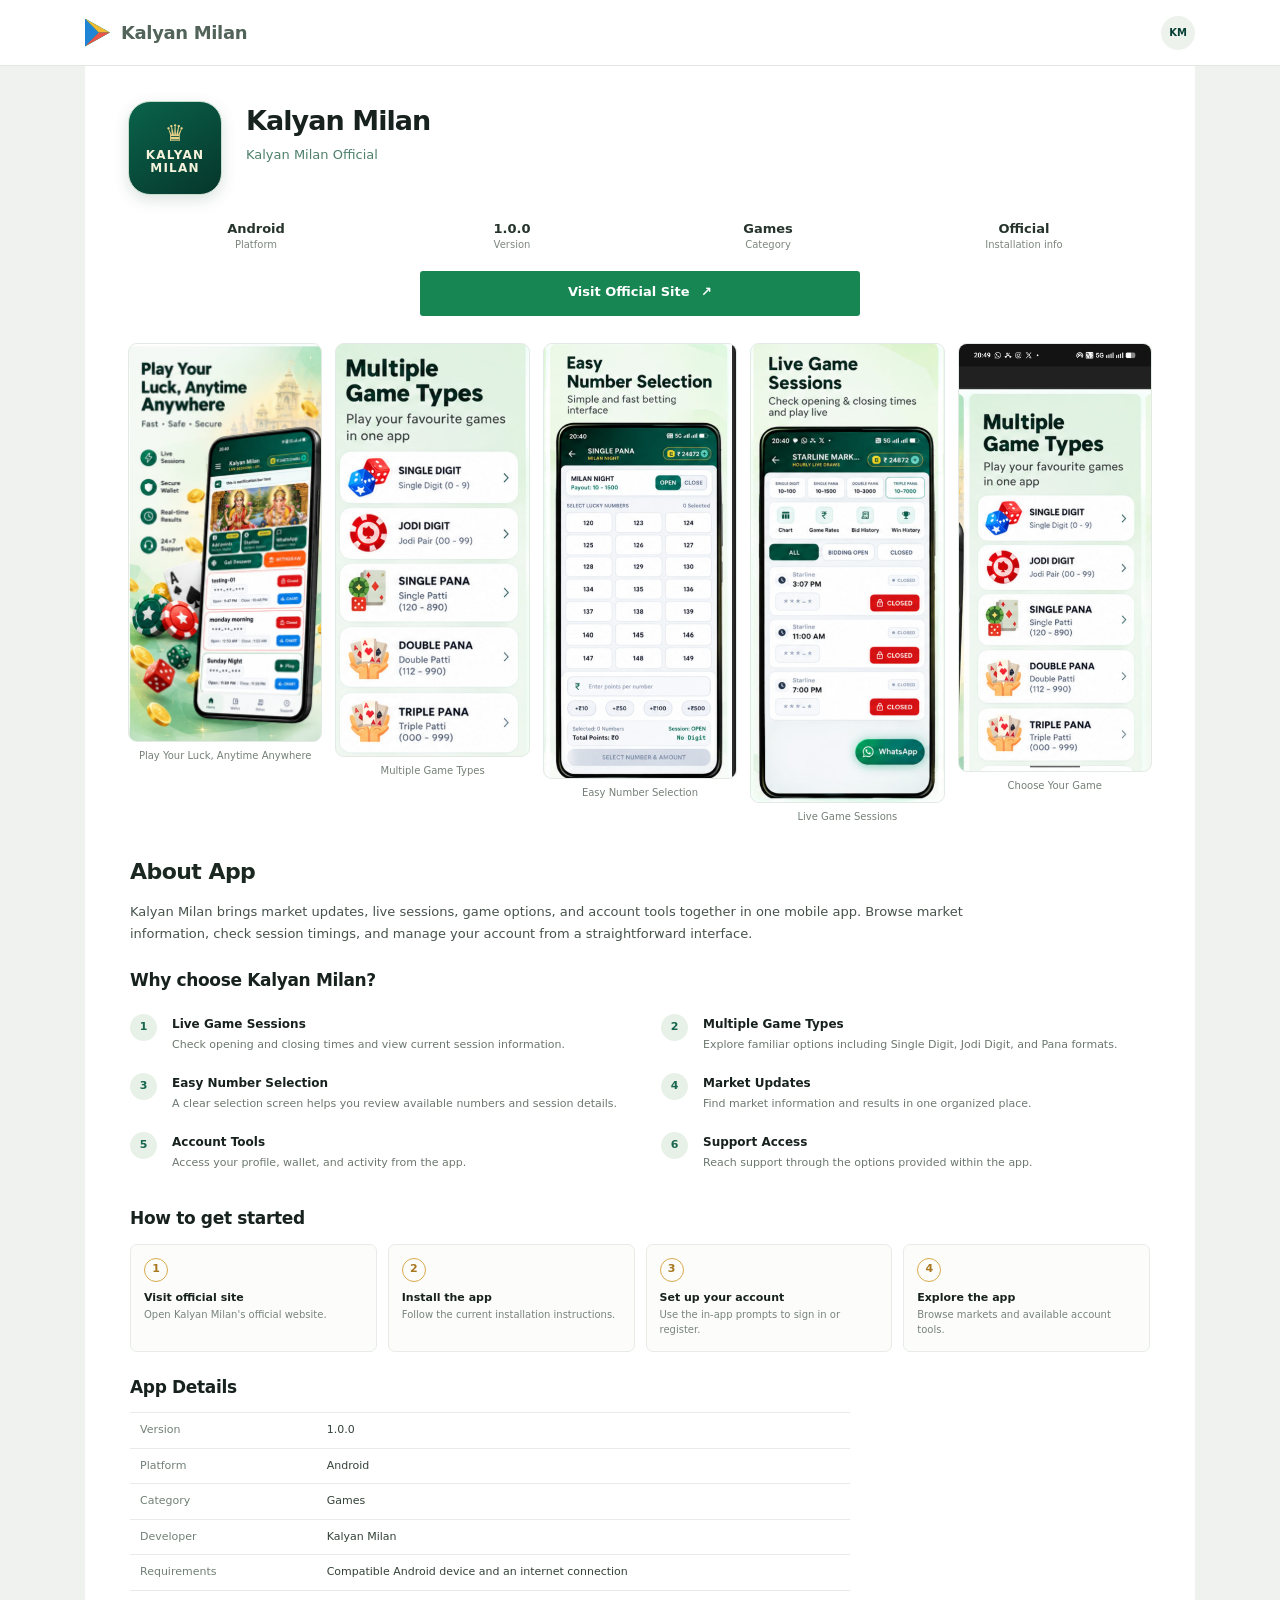
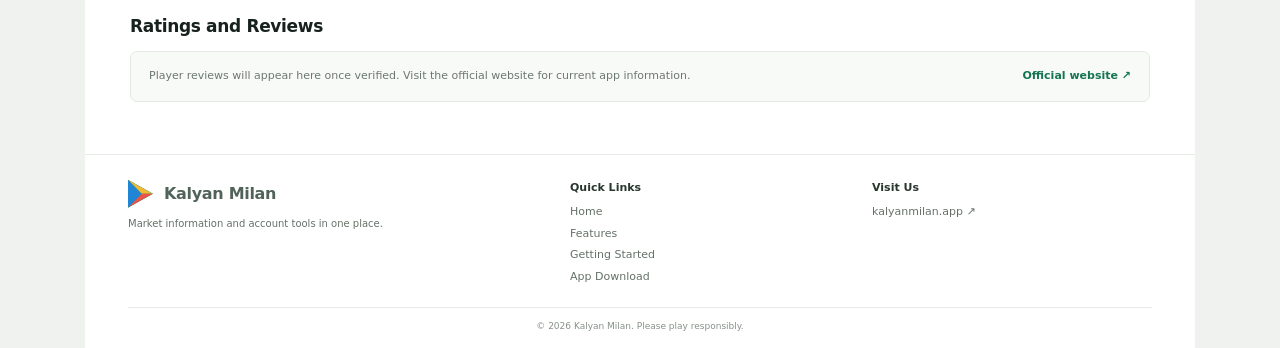
==== app-download.html @ eb57fa04 "download update" ====
<!doctype html>
<html lang="en">
<head>
  <meta charset="utf-8"><meta name="viewport" content="width=device-width, initial-scale=1"><meta name="theme-color" content="#ffffff">
  <meta name="theme-color" content="#073f35"><meta name="description" content="Explore Kalyan Milan app details, real app screenshots, features, and installation information.">
  <meta property="og:title" content="Kalyan Milan — App Download"><meta property="og:description" content="See Kalyan Milan app details, real screenshots, and installation information."><meta property="og:type" content="website">
  <title>Kalyan Milan — App Download</title><link rel="icon" href="favicon.svg" type="image/svg+xml"><link rel="stylesheet" href="styles.css">
</head>
<body class="play-listing">
  <header class="play-header"><a class="play-brand" href="index.html"><span class="play-triangle"><i></i><b></b><em></em></span><span>Kalyan Milan</span></a><a class="play-account" href="index.html" aria-label="Back to Kalyan Milan website">KM</a></header>
  <main class="play-main">
    <section class="listing-top">
      <div class="listing-app-icon"><span>♛</span><b>KALYAN<br>MILAN</b></div>
      <div class="listing-title"><h1>Kalyan Milan</h1><a href="#about">Kalyan Milan Official</a></div>
      <div class="listing-metrics" aria-label="App information"><div><strong>Android</strong><small>Platform</small></div><div><strong>1.0.0</strong><small>Version</small></div><div><strong>Games</strong><small>Category</small></div><div><strong>Official</strong><small>Installation info</small></div></div>
      <a class="listing-install" id="install" href="https://kalyanmilan.app" target="_blank" rel="noopener">Visit Official Site <span>↗</span></a>
    </section>
    <section class="screenshots" aria-label="Kalyan Milan app screenshots">
      <figure><img src="images/kalyan-milan-home.jpeg" alt="Kalyan Milan app home screen and market overview"><figcaption>Play Your Luck, Anytime Anywhere</figcaption></figure>
      <figure><img src="images/game-types.jpeg" alt="Kalyan Milan game types" loading="lazy"><figcaption>Multiple Game Types</figcaption></figure>
      <figure><img src="images/number-selection.jpeg" alt="Kalyan Milan number selection screen" loading="lazy"><figcaption>Easy Number Selection</figcaption></figure>
      <figure><img src="images/live-sessions.jpeg" alt="Kalyan Milan live game sessions" loading="lazy"><figcaption>Live Game Sessions</figcaption></figure>
      <figure><img src="images/game-types-screen.jpeg" alt="Kalyan Milan game selection screen" loading="lazy"><figcaption>Choose Your Game</figcaption></figure>
    </section>
    <section class="listing-about" id="about">
      <h2>About App</h2>
      <p>Kalyan Milan brings market updates, live sessions, game options, and account tools together in one mobile app. Browse market information, check session timings, and manage your account from a straightforward interface.</p>
      <h3>Why choose Kalyan Milan?</h3>
      <div class="listing-reasons">
        <article><span>1</span><div><h4>Live Game Sessions</h4><p>Check opening and closing times and view current session information.</p></div></article>
        <article><span>2</span><div><h4>Multiple Game Types</h4><p>Explore familiar options including Single Digit, Jodi Digit, and Pana formats.</p></div></article>
        <article><span>3</span><div><h4>Easy Number Selection</h4><p>A clear selection screen helps you review available numbers and session details.</p></div></article>
        <article><span>4</span><div><h4>Market Updates</h4><p>Find market information and results in one organized place.</p></div></article>
        <article><span>5</span><div><h4>Account Tools</h4><p>Access your profile, wallet, and activity from the app.</p></div></article>
        <article><span>6</span><div><h4>Support Access</h4><p>Reach support through the options provided within the app.</p></div></article>
      </div>
      <h3>How to get started</h3>
      <div class="listing-steps"><article><b>1</b><strong>Visit official site</strong><small>Open Kalyan Milan's official website.</small></article><article><b>2</b><strong>Install the app</strong><small>Follow the current installation instructions.</small></article><article><b>3</b><strong>Set up your account</strong><small>Use the in-app prompts to sign in or register.</small></article><article><b>4</b><strong>Explore the app</strong><small>Browse markets and available account tools.</small></article></div>
      <h3>App Details</h3>
      <dl class="app-details"><dt>Version</dt><dd>1.0.0</dd><dt>Platform</dt><dd>Android</dd><dt>Category</dt><dd>Games</dd><dt>Developer</dt><dd>Kalyan Milan</dd><dt>Requirements</dt><dd>Compatible Android device and an internet connection</dd></dl>
      <h3 class="rating-heading">Ratings and Reviews</h3>
      <div class="listing-review-note"><p>Player reviews will appear here once verified. Visit the official website for current app information.</p><a href="https://kalyanmilan.app" target="_blank" rel="noopener">Official website ↗</a></div>
    </section>
  </main>
  <footer class="listing-footer"><div class="listing-footer-brand"><a class="play-brand" href="index.html"><span class="play-triangle"><i></i><b></b><em></em></span><span>Kalyan Milan</span></a><p>Market information and account tools in one place.</p></div><div><b>Quick Links</b><a href="index.html">Home</a><a href="index.html#features">Features</a><a href="index.html#getting-started">Getting Started</a><a href="#install">App Download</a></div><div><b>Visit Us</b><a href="https://kalyanmilan.app" target="_blank" rel="noopener">kalyanmilan.app ↗</a></div><small>© 2026 Kalyan Milan. Please play responsibly.</small></footer>
  <script src="site.js"></script>
</body>
</html>
---- styles.css ----
:root{--forest:#073f35;--forest-2:#0b5948;--deep:#062e28;--mint:#dff2df;--paper:#f5f7f1;--lime:#d3ed83;--gold:#e5b95e;--ink:#11231f;--muted:#68746d;--line:#dfe5dc;--white:#fff;--sans:Inter,ui-sans-serif,system-ui,-apple-system,BlinkMacSystemFont,"Segoe UI",sans-serif;--serif:Georgia,"Times New Roman",serif}*{box-sizing:border-box}html{scroll-behavior:smooth;scroll-padding-top:90px}body{margin:0;font-family:var(--sans);color:var(--ink);font-size:15px;line-height:1.6;-webkit-font-smoothing:antialiased}img{display:block;max-width:100%}a{color:inherit;text-decoration:none}button{font:inherit}.skip-link{position:fixed;left:16px;top:-60px;z-index:30;background:#fff;padding:10px 14px;border-radius:7px;color:var(--forest)}.skip-link:focus{top:10px}.site-header{height:76px;position:absolute;z-index:10;inset:0 0 auto;display:flex;align-items:center;justify-content:space-between;max-width:1440px;margin:auto;padding:0 clamp(24px,6vw,92px);color:#f3f4e9}.brand-lockup{display:inline-flex;align-items:center;gap:11px}.brand-emblem{width:37px;height:37px;border:1px solid #b9d39a;border-radius:50%;display:grid;place-items:center;color:var(--lime);font-size:10px;font-weight:800;letter-spacing:-.04em}.brand-wordmark{font-size:12px;letter-spacing:.15em;font-weight:700;line-height:1.1}.brand-wordmark b{display:block;color:var(--lime);font-size:10px;letter-spacing:.28em;margin-top:4px}.nav{display:flex;align-items:center;gap:29px;font-size:12px;font-weight:550}.nav>a:not(.nav-download){color:#c6d5cd;transition:color .2s}.nav>a:hover,.nav>a.active{color:#fff}.nav-download{display:inline-flex;align-items:center;gap:15px;border:1px solid #668877;border-radius:2px;padding:11px 15px;color:#fff;transition:background .2s,border .2s}.nav-download:hover{background:#ffffff15;border-color:#a7c7ad}.nav-download span{color:var(--lime);font-size:17px;line-height:10px}.menu-toggle{display:none}.home-hero{min-height:730px;position:relative;overflow:hidden;background:radial-gradient(ellipse at 68% 57%,#0d5c49 0,#0a4b3e 25%,#073b33 59%,#062f2a 100%);color:#f7f7ef;padding:125px clamp(24px,7vw,106px) 78px}.hero-grid{position:relative;z-index:1;max-width:1260px;margin:auto;display:grid;grid-template-columns:minmax(0,1fr) minmax(340px,.73fr);gap:8vw;align-items:center}.hero-message{padding:35px 0 55px}.eyebrow,.section-kicker{font-size:10px;font-weight:700;letter-spacing:.17em}.eyebrow{color:#d7e9cf;display:flex;align-items:center;gap:10px}.eyebrow>span,.label-dot{width:7px;height:7px;background:var(--lime);border-radius:50%;box-shadow:0 0 0 4px #d3ed8321}.hero-message h1,.intro-grid h2,.preview-heading h2,.steps-heading h2,.closing-cta h2{font-weight:500;letter-spacing:-.055em;line-height:.98}.hero-message h1{font-size:clamp(62px,8vw,112px);margin:32px 0 20px}.hero-message h1 em,.intro-grid h2 em,.preview-heading h2 em,.steps-heading h2 em,.closing-cta h2 em{font-family:var(--serif);font-weight:400;letter-spacing:-.065em}.hero-message h1 em{color:var(--lime)}.hero-lede{max-width:470px;color:#d4e0d9;font-size:17px;line-height:1.75}.hero-ctas{display:flex;align-items:center;gap:24px;margin-top:32px}.button{display:inline-flex;align-items:center;justify-content:center;gap:25px;min-height:48px;padding:0 18px;font-size:12px;font-weight:650;letter-spacing:.01em;transition:transform .2s,background .2s}.button:hover{transform:translateY(-2px)}.button-primary{background:var(--lime);color:#15372d}.button-primary:hover{background:#e2f6a4}.button-primary span,.button-light span{font-size:18px}.button-quiet{padding-inline:2px;color:#e0eae3;gap:12px}.button-quiet:hover{color:var(--lime)}.hero-caption{display:flex;align-items:center;gap:12px;margin-top:53px;color:#b4c9bd;font-size:10px;letter-spacing:.08em}.caption-rule{height:1px;width:35px;background:#97b5a4}.hero-visual{width:min(100%,390px);justify-self:center;position:relative;padding:17px 16px 16px;background:#f0f3e9;box-shadow:0 35px 90px #001b164c;transform:rotate(2deg)}.visual-backdrop{position:absolute;inset:-26px 23px 31px -28px;border:1px solid #a4c1a652;z-index:-1}.visual-label,.visual-foot{display:flex;align-items:center;justify-content:space-between;color:#315d4e;font-size:8px;letter-spacing:.13em;font-weight:700}.visual-label{height:25px}.visual-label .label-dot{margin-right:7px;box-shadow:none;display:inline-block}.visual-label{justify-content:flex-start}.hero-visual img{width:100%;height:433px;object-fit:cover;object-position:top;border:1px solid #dae2d6}.visual-foot{height:28px;font-size:7px;color:#63796b}.hero-orbit{position:absolute;border:1px solid #d7ead918;border-radius:50%;pointer-events:none}.orbit-one{width:720px;height:720px;right:-315px;top:-185px}.orbit-two{width:510px;height:510px;right:-210px;top:-76px}.scroll-cue{position:absolute;bottom:26px;left:clamp(24px,7vw,106px);display:flex;align-items:center;gap:11px;font-size:8px;color:#a8c0b1;letter-spacing:.16em}.scroll-line{height:25px;width:1px;background:#b7d0be}.section-shell{max-width:1200px;margin:auto;padding:116px 34px}.intro-section{padding-bottom:120px}.section-kicker{display:flex;justify-content:space-between;color:#789080;border-bottom:1px solid var(--line);padding-bottom:14px}.section-kicker span{color:#96a59a;font-variant-numeric:tabular-nums}.intro-grid{display:grid;grid-template-columns:1fr .8fr;gap:9vw;align-items:end;padding:58px 0 50px}.intro-grid h2,.preview-heading h2,.steps-heading h2{font-size:clamp(44px,6vw,72px);margin:0;color:var(--forest)}.intro-grid h2 em,.preview-heading h2 em,.steps-heading h2 em{color:#79977b}.intro-copy{max-width:425px}.intro-copy p,.steps-heading>p{color:#5c6a61;font-size:15px;line-height:1.8;margin:0 0 17px}.text-link{display:inline-flex;align-items:center;gap:13px;color:var(--forest-2);font-size:12px;font-weight:700;border-bottom:1px solid #afc0b2;padding:6px 0}.text-link span{font-size:16px}.feature-list{border-top:1px solid var(--line)}.feature-list article{display:grid;grid-template-columns:58px 48px 1fr 24px;align-items:center;gap:14px;min-height:92px;padding:14px 10px;border-bottom:1px solid var(--line);transition:background .2s}.feature-list article:hover{background:#f7f9f4}.feature-count{font-size:10px;color:#8b998e;font-variant-numeric:tabular-nums}.feature-symbol{width:38px;height:38px;display:grid;place-items:center;border:1px solid #d8e3d9;border-radius:50%;color:var(--forest-2);font-size:17px}.feature-list h3{font-size:15px;font-weight:600;margin:0 0 2px;color:#19362d}.feature-list p{font-size:12px;color:#778179;margin:0}.feature-arrow{color:#819989;font-size:16px}.preview-section{background:var(--paper);padding:104px max(calc((100% - 1200px)/2),34px) 55px;overflow:hidden}.preview-heading{max-width:1200px;margin:0 auto 38px;display:flex;justify-content:space-between;align-items:end;gap:30px}.preview-heading .section-kicker{border:0;padding:0 0 18px}.preview-heading h2{font-size:clamp(42px,5vw,62px)}.preview-heading>p{max-width:285px;color:#6e7a70;font-size:13px;line-height:1.7;margin:0 0 5px}.preview-rail{max-width:1200px;margin:auto;display:grid;grid-template-columns:repeat(4,minmax(0,1fr));gap:21px}.preview-rail figure{margin:0;min-width:0}.preview-image{height:410px;background:#e3f2e2;border:1px solid #d5e4d6;padding:8px;overflow:hidden}.preview-image img{width:100%;height:100%;object-fit:cover;object-position:top;transition:transform .45s}.preview-rail figure:hover img{transform:scale(1.025)}.preview-rail figcaption{display:flex;align-items:center;gap:11px;padding-top:12px;color:#335b4b;font-size:12px;font-weight:600}.preview-rail figcaption span{color:#99a69a;font-size:9px}.preview-bottom{max-width:1200px;margin:33px auto 0;border-top:1px solid #d8e0d6;padding-top:17px;display:flex;align-items:center;justify-content:space-between;color:#8b988e;font-size:8px;letter-spacing:.13em}.preview-bottom .text-link{font-size:11px;letter-spacing:normal}.steps-section{padding-top:112px;padding-bottom:117px}.steps-heading{display:flex;justify-content:space-between;align-items:end;gap:35px;margin:55px 0 42px}.steps-heading>p{max-width:310px;margin-bottom:5px}.steps-grid{display:grid;grid-template-columns:repeat(3,1fr);border-top:1px solid var(--line);border-bottom:1px solid var(--line)}.steps-grid article{padding:24px 27px 27px 0;min-height:205px;position:relative}.steps-grid article+article{padding-left:28px;border-left:1px solid var(--line)}.steps-grid article>span{font-size:10px;color:#839487}.step-icon{height:38px;width:38px;margin:15px 0 14px;border:1px solid #dae4da;color:var(--forest-2);border-radius:50%;display:grid;place-items:center;font-size:16px}.steps-grid h3{font-size:14px;margin:0 0 5px;color:var(--forest)}.steps-grid p{font-size:12px;color:#778179;max-width:280px;margin:0}.closing-cta{position:relative;overflow:hidden;text-align:center;padding:81px 20px 86px;background:var(--forest);color:#f4f4e9}.closing-cta .section-kicker{justify-content:center;border:0;color:#b8d4bd}.closing-cta h2{font-size:clamp(44px,6vw,72px);margin:21px 0 13px}.closing-cta h2 em{color:var(--lime)}.closing-cta>p{color:#cad9ce;font-size:13px;margin:0 0 24px}.button-light{background:#f1f3e7;color:var(--forest);min-width:205px}.cta-decoration{position:absolute;right:8%;top:-75px;font-size:230px;font-family:var(--serif);color:#ffffff08;line-height:1;pointer-events:none}.site-footer{background:#052d27;color:#d2e0d5;padding:54px clamp(24px,7vw,106px) 0;display:grid;grid-template-columns:1.4fr .7fr .8fr;gap:40px}.site-footer .brand-emblem{border-color:#577d69}.site-footer .brand-wordmark{color:#e8f1e7}.footer-main>p{max-width:250px;color:#9bb5a4;font-size:11px;margin:17px 0 0}.footer-links{display:flex;flex-direction:column;gap:9px;font-size:11px;color:#afc3b3}.footer-links>span{font-size:8px;color:#7f9d87;letter-spacing:.16em;margin-bottom:3px}.footer-links a:hover{color:var(--lime)}.footer-bottom{grid-column:1/-1;border-top:1px solid #ffffff20;padding:17px 0 20px;display:flex;align-items:center;justify-content:space-between;gap:20px;color:#91aa99;font-size:9px}.footer-bottom a{color:#c9dccd;font-weight:700;letter-spacing:.11em}
/* App listing */
.play-listing{background:#f0f2ef;color:#17211d;font-family:var(--sans);font-size:14px;line-height:1.5}.play-header{height:66px;background:#fff;border-bottom:1px solid #e2e7e1;padding:0 max(calc((100% - 1110px)/2),5%);display:flex;align-items:center;justify-content:space-between}.play-brand{display:flex;align-items:center;gap:11px;color:#52645a;font-size:18px;font-weight:650;letter-spacing:-.02em}.play-triangle{position:relative;width:25px;height:28px;display:block;clip-path:polygon(0 0,100% 50%,0 100%);background:#07805f}.play-triangle i,.play-triangle b,.play-triangle em{position:absolute;display:block;inset:0}.play-triangle i{background:#2185d5;clip-path:polygon(0 0,55% 50%,0 100%)}.play-triangle b{background:#f0bb32;clip-path:polygon(0 0,100% 50%,55% 50%)}.play-triangle em{background:#eb5549;clip-path:polygon(0 100%,55% 50%,100% 50%)}.play-account{height:34px;width:34px;border-radius:50%;display:grid;place-items:center;background:#edf2ed;color:var(--forest);font-size:10px;font-weight:700}.play-main{max-width:1110px;margin:0 auto;background:#fff;min-height:100vh;padding:35px clamp(20px,4vw,43px) 52px}.listing-top{display:grid;grid-template-columns:98px 1fr;column-gap:20px;align-items:center}.listing-app-icon{grid-row:1/3;width:94px;height:94px;border-radius:22px;background:linear-gradient(145deg,#0a634b,#06362c);border:1px solid #c5dbcb;box-shadow:0 5px 15px #063b2b25;color:#e7d28a;display:flex;flex-direction:column;align-items:center;justify-content:center;line-height:1.05}.listing-app-icon>span{font-size:23px}.listing-app-icon b{font-size:12px;text-align:center;letter-spacing:.1em;color:#f6f3dc;margin-top:4px}.listing-title h1{font-size:27px;letter-spacing:-.035em;margin:0 0 2px;color:#17211d}.listing-title a{font-size:13px;color:#4e806b}.listing-metrics{grid-column:1/-1;display:flex;justify-content:space-around;margin:25px 0 19px;text-align:center}.listing-metrics div{min-width:100px;display:flex;flex-direction:column;line-height:1.4}.listing-metrics strong{font-size:13px;color:#26342d}.listing-metrics small{font-size:10px;color:#7c877f}.listing-install{grid-column:1/-1;justify-self:center;width:min(440px,100%);min-height:45px;padding:11px 22px;border-radius:3px;background:#178653;color:#fff;text-align:center;font-size:13px;font-weight:700;transition:background .2s}.listing-install:hover{background:#0e7145}.listing-install span{margin-left:7px}.screenshots{display:grid;grid-template-columns:repeat(5,minmax(0,1fr));gap:13px;overflow-x:auto;margin:27px 0 31px;scrollbar-width:thin;scroll-snap-type:x mandatory}.screenshots figure{margin:0;min-width:0;scroll-snap-align:start}.screenshots img{display:block;width:100%;height:auto;max-height:490px;object-fit:cover;object-position:top;border-radius:9px;border:1px solid #e3e9e3;background:#e8f5e9}.screenshots figcaption{font-size:10px;color:#748077;margin-top:6px;text-align:center}.listing-about{max-width:100%;padding:0 2px}.listing-about h2{font-size:22px;letter-spacing:-.025em;margin:0 0 12px;color:#1b2821}.listing-about>p{font-size:13px;color:#46534b;line-height:1.7;margin-bottom:18px;max-width:850px}.listing-about h3{font-size:17px;letter-spacing:-.02em;margin:23px 0 12px}.listing-reasons{display:grid;grid-template-columns:1fr 1fr;column-gap:42px}.listing-reasons article{display:grid;grid-template-columns:31px 1fr;gap:11px;margin:8px 0 12px;align-items:start}.listing-reasons article>span{width:27px;height:27px;border-radius:50%;display:grid;place-items:center;background:#e8f1e8;color:#17664d;font-size:11px;font-weight:700}.listing-reasons h4{font-size:12px;margin:1px 0 3px}.listing-reasons p{font-size:11px;color:#6c786f;margin:0;line-height:1.55}.listing-steps{display:grid;grid-template-columns:repeat(4,1fr);gap:11px}.listing-steps article{min-height:108px;border:1px solid #e7ece6;border-radius:7px;padding:13px;display:flex;flex-direction:column;background:#fcfdfb}.listing-steps b{width:24px;height:24px;border-radius:50%;display:grid;place-items:center;border:1px solid #d9a94c;color:#a77820;font-size:11px}.listing-steps strong{font-size:11px;margin-top:8px}.listing-steps small{font-size:10px;color:#78847b;margin-top:2px;line-height:1.45}.rating-heading{display:flex;align-items:baseline;justify-content:space-between}.rating-heading small{font-size:10px;font-weight:450;color:#859087}.listing-review-note{padding:16px 18px;border:1px solid #e4eae3;border-radius:7px;background:#f8faf7;display:flex;align-items:center;justify-content:space-between;gap:24px}.listing-review-note p{font-size:11px;color:#6c786f;margin:0}.listing-review-note a{font-size:11px;color:#147550;font-weight:700;white-space:nowrap}.listing-sidebar{display:none}.listing-footer{max-width:1110px;margin:0 auto;background:#fff;padding:25px clamp(20px,4vw,43px) 14px;border-top:1px solid #e6ebe5;display:grid;grid-template-columns:1.5fr 1fr 1fr;gap:22px;color:#657168;font-size:11px}.listing-footer .play-brand{font-size:16px}.listing-footer p{margin:8px 0 0;font-size:10px}.listing-footer>div:not(.listing-footer-brand){display:flex;flex-direction:column;gap:5px}.listing-footer>div>b{color:#29372e;margin-bottom:3px}.listing-footer>div:not(.listing-footer-brand)>a{display:block;margin:0;color:#657168}.listing-footer>div>a:hover{color:#147550}.listing-footer small{grid-column:1/-1;text-align:center;border-top:1px solid #e6ebe5;padding-top:12px;color:#879188;font-size:9px}
@media(max-width:900px){.site-header{padding-inline:28px}.nav{gap:18px}.home-hero{padding-inline:6vw}.hero-grid{grid-template-columns:1fr .78fr;gap:4vw}.hero-visual{width:min(100%,350px)}.hero-visual img{height:405px}.section-shell{padding-inline:30px}.preview-section{padding-inline:30px}.preview-rail{grid-template-columns:repeat(4,220px);overflow-x:auto;padding-bottom:8px}.preview-image{height:390px}.play-main,.listing-footer{max-width:100%}}
@media(max-width:680px){html{scroll-padding-top:70px}.site-header{height:66px;padding:0 21px}.brand-emblem{width:33px;height:33px}.menu-toggle{width:40px;height:40px;border:1px solid #ffffff55;background:#ffffff08;display:grid;align-content:center;justify-content:center;gap:5px;cursor:pointer}.menu-toggle span{width:16px;height:1px;background:#f1f2e9}.nav{display:none;position:absolute;left:0;right:0;top:66px;padding:12px 21px 19px;background:#073a31;border-top:1px solid #ffffff1f;align-items:stretch;flex-direction:column;gap:0}.nav.open{display:flex}.nav>a:not(.nav-download){padding:12px 0;border-bottom:1px solid #ffffff13}.nav-download{justify-content:space-between;margin-top:13px}.home-hero{min-height:auto;padding:111px 24px 68px}.hero-grid{grid-template-columns:1fr;gap:35px}.hero-message{padding:10px 0 0}.hero-message h1{font-size:clamp(58px,15vw,84px);margin:24px 0 14px}.hero-lede{font-size:15px;max-width:420px}.hero-ctas{gap:14px;flex-wrap:wrap;margin-top:25px}.hero-caption{margin-top:32px;font-size:8px}.hero-visual{width:min(78vw,335px);justify-self:center;margin:0 auto 10px}.hero-visual img{height:auto;max-height:390px;object-fit:cover}.visual-backdrop{inset:-18px 15px 24px -19px}.scroll-cue{display:none}.section-shell{padding:76px 24px}.section-kicker{font-size:8px}.intro-grid{grid-template-columns:1fr;gap:20px;padding:39px 0 31px}.intro-grid h2,.preview-heading h2,.steps-heading h2{font-size:clamp(44px,11vw,60px)}.intro-copy p,.steps-heading>p{font-size:13px}.feature-list article{grid-template-columns:30px 38px 1fr 18px;gap:9px;min-height:82px;padding:12px 2px}.feature-symbol{width:34px;height:34px}.feature-list h3{font-size:13px}.feature-list p{font-size:10px}.preview-section{padding:72px 0 37px}.preview-heading{padding:0 24px;display:block;margin-bottom:28px}.preview-heading .section-kicker{margin-right:24px}.preview-heading>p{margin-top:15px;font-size:12px}.preview-rail{grid-template-columns:repeat(4,minmax(65vw,65vw));gap:14px;padding:0 24px 10px}.preview-image{height:395px;padding:7px}.preview-rail figcaption{font-size:11px}.preview-bottom{margin:19px 24px 0}.steps-heading{display:block;margin:39px 0 25px}.steps-heading>p{margin-top:16px}.steps-grid{grid-template-columns:1fr}.steps-grid article{padding:18px 0;min-height:auto;display:grid;grid-template-columns:34px 43px 1fr;align-items:center;column-gap:10px}.steps-grid article+article{padding-left:0;border-left:0;border-top:1px solid var(--line)}.steps-grid article>span{grid-row:1/3}.steps-grid .step-icon{grid-column:2;grid-row:1/3;margin:0}.steps-grid h3{grid-column:3;align-self:end;margin:0 0 2px}.steps-grid p{grid-column:3;align-self:start;font-size:11px}.closing-cta{padding:66px 22px 70px}.closing-cta h2{font-size:clamp(45px,11vw,61px)}.closing-cta>p{font-size:12px}.cta-decoration{right:-8%;font-size:170px}.site-footer{padding:36px 24px 0;grid-template-columns:1fr 1fr;gap:26px 20px}.footer-main{grid-column:1/-1}.footer-bottom{flex-direction:column;align-items:flex-start;gap:8px;padding:15px 0}.play-header{height:58px;padding:0 16px}.play-brand{font-size:16px}.play-main{padding:25px 16px 38px}.listing-top{grid-template-columns:68px 1fr;column-gap:12px}.listing-app-icon{width:66px;height:66px;border-radius:16px}.listing-app-icon>span{font-size:18px}.listing-app-icon b{font-size:9px}.listing-title h1{font-size:21px}.listing-title a{font-size:11px}.listing-metrics{margin:20px 0 15px;justify-content:space-between;gap:4px}.listing-metrics div{min-width:0;flex:1}.listing-metrics strong{font-size:11px}.listing-metrics small{font-size:8px}.listing-install{min-height:42px;font-size:12px;padding:10px}.screenshots{grid-template-columns:repeat(5,minmax(66vw,66vw));gap:10px;margin:22px -16px 25px;padding:0 16px 8px}.screenshots img{max-height:455px;border-radius:8px}.screenshots figcaption{font-size:9px}.listing-about h2{font-size:20px}.listing-about>p{font-size:12px}.listing-about h3{font-size:16px;margin-top:21px}.listing-reasons{grid-template-columns:1fr;column-gap:0}.listing-reasons article{margin:6px 0 9px}.listing-steps{grid-template-columns:repeat(2,1fr);gap:8px}.listing-steps article{min-height:112px;padding:11px}.listing-steps strong{font-size:10px}.listing-review-note{align-items:flex-start;flex-direction:column;gap:10px}.rating-heading{display:block}.rating-heading small{display:block;margin-top:4px}.listing-footer{padding:20px 17px 12px;grid-template-columns:1fr 1fr;gap:16px}.listing-footer-brand{grid-column:1/-1}.listing-footer small{line-height:1.5}}
@media(prefers-reduced-motion:reduce){*,*::before,*::after{scroll-behavior:auto!important;transition-duration:.01ms!important;animation-duration:.01ms!important}}
.app-details{display:grid;grid-template-columns:minmax(115px,.35fr) 1fr;max-width:720px;margin:0;border-top:1px solid #e7ece6;font-size:11px}.app-details dt,.app-details dd{padding:9px 10px;margin:0;border-bottom:1px solid #e7ece6}.app-details dt{color:#718076}.app-details dd{color:#334239}
/* Main landing page adapted to the provided reference's long-form app-home flow. */
.reference-header{position:absolute;background:linear-gradient(180deg,#062f29f5,#062f29cf);border-bottom:1px solid #ffffff1c}.reference-header .brand-emblem{background:#ffffff0a}.reference-header .nav>a.active{color:var(--lime)}.reference-home .home-hero{min-height:660px;padding:112px clamp(24px,7vw,106px) 52px;background:radial-gradient(ellipse at 76% 48%,#12674f 0,#0b4a3c 37%,#07372f 74%,#062f29 100%)}.reference-hero-inner{max-width:1260px;min-height:475px;margin:auto;display:grid;grid-template-columns:1.05fr .85fr;gap:6vw;align-items:center}.reference-hero-copy{padding:35px 0 45px}.welcome-label{display:inline-flex;align-items:center;gap:9px;color:#cfe7c9;font-size:10px;font-weight:700;letter-spacing:.2em}.welcome-label:before{content:"";width:24px;height:1px;background:var(--lime)}.reference-hero-copy h1{font-size:clamp(58px,7vw,91px);font-weight:650;line-height:.98;letter-spacing:-.07em;margin:17px 0 9px;color:#f4f6ea}.reference-hero-copy h2{font-family:var(--serif);font-size:clamp(26px,3vw,37px);font-weight:400;font-style:italic;color:var(--lime);margin:0 0 18px}.reference-hero-copy>p{max-width:480px;color:#d5e2d7;font-size:15px;line-height:1.8}.reference-actions{display:flex;align-items:center;gap:23px;margin-top:27px}.reference-actions .button{gap:8px}.hero-text-link{font-size:11px;font-weight:650;color:#e0ebdf;display:inline-flex;gap:12px;align-items:center}.hero-text-link span{font-size:18px;color:var(--lime)}.reference-hero-art{width:min(100%,408px);justify-self:center;position:relative;padding:12px;background:#edf4e8;box-shadow:0 28px 75px #001f1852;transform:rotate(1.4deg)}.hero-image-frame{height:400px;overflow:hidden;border:1px solid #d8e3d6;background:#e8f5e8}.hero-image-frame img{width:100%;height:100%;object-fit:cover;object-position:top}.hero-art-caption{height:27px;display:flex;align-items:center;justify-content:space-between;padding:0 3px;color:#527364;font-size:8px;letter-spacing:.14em;font-weight:700}.hero-art-caption b{color:#799283}.hero-bottom-line{max-width:1260px;margin:5px auto 0;border-top:1px solid #ffffff2c;padding-top:13px;display:flex;align-items:center;gap:15px;color:#afc9b8;font-size:8px;letter-spacing:.15em}.hero-bottom-line i{width:3px;height:3px;border-radius:50%;background:var(--lime)}.trust-strip{display:grid;grid-template-columns:repeat(4,1fr);max-width:1150px;margin:-1px auto 0;padding:23px 24px;background:#fff;position:relative;z-index:2;box-shadow:0 10px 30px #102c1b0b}.trust-strip article{min-height:48px;display:flex;align-items:center;justify-content:center;gap:12px;border-right:1px solid #e7ece5}.trust-strip article:last-child{border:0}.trust-icon{height:34px;width:34px;border-radius:50%;display:grid;place-items:center;color:#176149;background:#eaf4e9;font-size:15px}.trust-strip article div{display:flex;flex-direction:column}.trust-strip b{font-size:11px;color:#233c2f}.trust-strip small{font-size:9px;color:#7d8b80}.ticker-band{height:42px;background:#eaf3e7;overflow:hidden;display:flex;align-items:center}.ticker-band>div{display:flex;align-items:center;justify-content:space-around;gap:30px;min-width:max-content;width:100%;color:#537c5e;font-size:8px;letter-spacing:.16em;font-weight:700}.ticker-band b{color:#b89344;font-size:10px}.reference-section{max-width:1200px;margin:auto;padding:91px 32px}.reference-section-head{display:flex;align-items:end;justify-content:space-between;gap:30px;margin-bottom:33px}.section-eyebrow{font-size:9px;font-weight:750;letter-spacing:.18em;color:#739078}.reference-section-head h2,.sessions-copy h2,.screens-section-head h2,.faq-heading h2,.final-download h2{font-size:clamp(34px,4.4vw,51px);font-weight:600;letter-spacing:-.055em;line-height:1.04;color:#143f31;margin:9px 0 0}.reference-section-head>p{max-width:360px;color:#718076;font-size:12px;line-height:1.7;margin:0 0 4px}.game-section{padding-bottom:78px}.format-grid{display:grid;grid-template-columns:repeat(3,1fr);gap:12px}.format-card{min-height:95px;display:grid;grid-template-columns:54px 1fr 19px;align-items:center;gap:14px;padding:15px 17px;background:#fff;border:1px solid #e3eae2;transition:border-color .2s,transform .2s,box-shadow .2s}.format-card:hover{border-color:#9bbc9f;transform:translateY(-2px);box-shadow:0 8px 24px #153c2b0c}.format-art{height:48px;width:48px;border-radius:15px;display:grid;place-items:center;background:#eff5ed;color:#0c7653;font-size:27px}.format-art.chips{background:#eff4eb;color:#b53735}.format-art.cards{background:#f3f0e2;color:#29734e}.format-art.alt{background:#f1eeec;color:#98552b}.format-art.gold{background:#f6f1df;color:#bd8b21}.format-art.star{background:#e9f3e9;color:#157754}.format-card h3{font-size:13px;color:#243c30;margin:0 0 3px}.format-card p{font-size:10px;color:#829087;margin:0}.format-arrow{color:#849b8b;font-size:15px}.rates-note{margin-top:19px;padding:12px 14px;display:flex;align-items:center;gap:11px;background:#f5f7f3;border:1px solid #e6ebe4}.rates-note-icon{width:18px;height:18px;border:1px solid #9aab9d;border-radius:50%;display:grid;place-items:center;color:#667a6c;font:italic 12px var(--serif);flex:none}.rates-note p{font-size:10px;color:#6f7c72;margin:0;flex:1}.rates-note>a{font-size:10px;color:#176b4d;font-weight:700;white-space:nowrap}.markets-section{background:#073c32;color:#eff4eb;padding:80px 30px 50px}.markets-inner{max-width:1136px;margin:auto}.markets-section .section-eyebrow{color:#b8d5b8}.markets-section .reference-section-head h2{color:#f3f4e9}.markets-section .reference-section-head>p{color:#c0d2c4}.market-card-grid{display:grid;grid-template-columns:repeat(3,1fr);gap:13px}.market-feature-card{position:relative;overflow:hidden;min-height:205px;padding:19px 20px 17px;background:#f1f4e9;color:#1d3b2f}.market-card-light{background:#e3eddc}.market-card-mid{background:#d2e4cf}.market-card-top{position:relative;z-index:1;display:flex;align-items:center;justify-content:space-between;gap:7px;color:#748779;font-size:8px;letter-spacing:.12em}.market-status{display:flex;align-items:center;gap:5px;letter-spacing:0;font-size:8px}.market-status i{width:5px;height:5px;border-radius:50%;background:#719b63}.market-feature-card h3{position:relative;z-index:1;font-size:25px;letter-spacing:-.04em;margin:23px 0 4px}.market-feature-card p{position:relative;z-index:1;max-width:220px;color:#637369;font-size:10px;line-height:1.55;margin:0 0 14px}.market-feature-card>a{position:relative;z-index:1;color:#176b4d;font-size:9px;font-weight:700}.market-feature-card>a span{margin-left:7px}.market-watermark{position:absolute;right:4px;bottom:-51px;color:#285c4120;font-family:var(--serif);font-size:180px;line-height:1}.market-disclaimer{text-align:right;color:#b4cbbb;font-size:9px;margin:13px 0 0}.sessions-section{display:grid;grid-template-columns:1fr .75fr;gap:9vw;align-items:center;padding-top:95px;padding-bottom:95px}.sessions-copy h2{font-size:clamp(38px,5vw,58px);margin:12px 0 13px}.sessions-copy h2 em,.faq-heading h2 em,.final-download h2 em{font-family:var(--serif);font-weight:400;color:#759377}.sessions-copy>p{max-width:440px;color:#738077;font-size:12px;line-height:1.75;margin-bottom:22px}.sessions-copy .button{gap:12px;min-height:44px;font-size:11px}.sessions-copy ul{list-style:none;padding:15px 0 0;margin:22px 0 0;border-top:1px solid #e5ebe3;display:grid;gap:9px}.sessions-copy li{font-size:10px;color:#586c5d}.sessions-copy li:before{content:"✓";color:#31835d;margin-right:10px;font-weight:700}.sessions-image{width:min(100%,310px);justify-self:center;padding:10px;background:#edf4e8;position:relative;transform:rotate(2deg)}.sessions-image img{width:100%;height:360px;object-fit:cover;object-position:top;border:1px solid #dae5d8}.sessions-image>span{height:26px;display:flex;align-items:center;justify-content:space-between;color:#527364;font-size:7px;letter-spacing:.14em;font-weight:700}.sessions-image>span b{color:#819386}.screens-section{background:#f3f6f0;padding:74px max(calc((100% - 1136px)/2),30px) 78px}.screens-section-head{display:flex;align-items:end;justify-content:space-between;gap:25px;margin-bottom:28px}.screens-section-head h2{font-size:clamp(31px,4vw,44px)}.screens-section-head .text-link{font-size:10px;white-space:nowrap}.home-screens-rail{display:grid;grid-template-columns:repeat(3,1fr);gap:15px}.home-screens-rail figure{margin:0;background:#fff;border:1px solid #e0e9df;padding:9px}.home-screens-rail img{width:100%;height:260px;object-fit:cover;object-position:top;background:#e8f5e8}.home-screens-rail figcaption{padding:10px 3px 2px;font-size:10px;font-weight:650;color:#315944}.install-banner{min-height:365px;display:grid;grid-template-columns:1fr .65fr;gap:50px;align-items:center;background:#082f28;color:#f4f5ea;padding:57px max(calc((100% - 1136px)/2),30px);overflow:hidden}.install-banner .section-eyebrow{color:#bad5b7}.install-banner h2{font-size:clamp(38px,5vw,57px);line-height:1.02;letter-spacing:-.05em;margin:12px 0}.install-banner-copy>p{max-width:410px;color:#c1d2c4;font-size:11px;line-height:1.7;margin:0 0 19px}.install-banner .button{min-height:43px;font-size:10px;gap:8px}.install-banner-image{height:274px;width:min(100%,235px);justify-self:center;position:relative;padding:8px;background:#e9f2e7;transform:rotate(4deg);box-shadow:0 15px 38px #00171066}.install-banner-image img{height:100%;width:100%;object-fit:cover;object-position:top}.image-badge{position:absolute;left:-28px;bottom:17px;padding:10px 14px;background:#d5ed8a;color:#17533c;font-size:8px;letter-spacing:.13em;line-height:1.3;box-shadow:0 6px 20px #00171036}.image-badge b{letter-spacing:.21em}.faq-section{max-width:1136px;margin:auto;padding:91px 30px;display:grid;grid-template-columns:.8fr 1.2fr;gap:9vw}.faq-heading h2{font-size:clamp(36px,4.5vw,50px);margin:12px 0}.faq-heading>p{font-size:11px;color:#758177;max-width:280px;line-height:1.7}.faq-list{border-top:1px solid #dfe7de}.faq-list details{border-bottom:1px solid #dfe7de}.faq-list summary{padding:17px 2px;display:flex;align-items:center;justify-content:space-between;gap:20px;list-style:none;cursor:pointer;font-size:12px;font-weight:650;color:#2b4435}.faq-list summary::-webkit-details-marker{display:none}.faq-list summary span{font-size:19px;line-height:1;color:#72917b;transition:transform .2s}.faq-list details[open] summary span{transform:rotate(45deg)}.faq-list details p{margin:0;padding:0 24px 17px 2px;color:#728076;font-size:11px;line-height:1.75}.final-download{display:flex;justify-content:space-between;align-items:center;gap:30px;background:#eaf2e6;padding:44px max(calc((100% - 1076px)/2),30px)}.final-download .section-eyebrow{color:#729178}.final-download h2{font-size:34px;margin:8px 0}.final-download>div>p{font-size:10px;color:#708076;margin:0}.final-download .button{background:#0d6349;color:white;min-height:44px;font-size:10px;gap:15px;white-space:nowrap}.reference-footer{background:#062f29;padding-top:38px}.reference-footer .footer-bottom{font-size:8px}.reference-footer .footer-bottom span:nth-child(2){max-width:430px;text-align:center}
@media(max-width:900px){.reference-home .home-hero{padding-inline:5vw}.reference-hero-inner{grid-template-columns:1fr .8fr;gap:4vw}.reference-hero-copy h1{font-size:clamp(52px,7vw,72px)}.reference-hero-art{width:min(100%,350px)}.hero-image-frame{height:365px}.trust-strip{margin-inline:18px;padding-inline:10px}.trust-strip article{gap:8px}.trust-strip b{font-size:10px}.format-card{grid-template-columns:45px 1fr 15px;gap:9px;padding-inline:11px}.format-art{width:42px;height:42px}.market-feature-card{padding-inline:15px}.market-card-top{font-size:7px}.market-status{font-size:7px}.screens-section{padding-inline:25px}}
@media(max-width:680px){.reference-header{height:66px;padding:0 21px}.reference-header .nav{top:66px}.reference-home .home-hero{min-height:auto;padding:103px 23px 22px}.reference-hero-inner{grid-template-columns:1fr;gap:25px;min-height:0}.reference-hero-copy{padding:14px 0 3px}.welcome-label{font-size:8px}.reference-hero-copy h1{font-size:clamp(54px,14vw,72px);margin:14px 0 7px}.reference-hero-copy h2{font-size:26px;margin-bottom:10px}.reference-hero-copy>p{font-size:12px;max-width:390px;line-height:1.65}.reference-actions{margin-top:18px;gap:16px}.reference-actions .button{min-height:43px;font-size:10px;padding-inline:13px}.hero-text-link{font-size:9px;gap:7px}.reference-hero-art{width:min(75vw,285px);justify-self:center}.hero-image-frame{height:355px}.hero-bottom-line{margin-top:24px;gap:9px;font-size:6px}.trust-strip{margin:0;grid-template-columns:1fr 1fr;padding:13px 15px;box-shadow:none}.trust-strip article{justify-content:flex-start;padding:9px 4px;border-right:0;min-height:55px}.trust-strip article:nth-child(odd){border-right:1px solid #e7ece5}.trust-strip article:nth-child(n+3){border-top:1px solid #e7ece5}.trust-icon{height:29px;width:29px;font-size:13px}.trust-strip b{font-size:9px}.trust-strip small{font-size:8px}.ticker-band{height:34px}.ticker-band>div{justify-content:flex-start;gap:19px;font-size:7px}.reference-section{padding:65px 22px}.reference-section-head{display:block;margin-bottom:23px}.reference-section-head h2{font-size:35px}.reference-section-head>p{font-size:10px;margin-top:10px;max-width:390px}.format-grid{grid-template-columns:1fr 1fr;gap:8px}.format-card{min-height:79px;grid-template-columns:35px 1fr 12px;gap:7px;padding:9px}.format-art{width:34px;height:34px;border-radius:11px;font-size:20px}.format-card h3{font-size:10px}.format-card p{font-size:8px}.format-arrow{font-size:12px}.rates-note{align-items:flex-start;padding:10px;gap:8px}.rates-note p{font-size:8px;line-height:1.5}.rates-note>a{font-size:8px}.markets-section{padding:62px 22px 34px}.markets-section .reference-section-head h2{font-size:34px}.market-card-grid{grid-template-columns:1fr;gap:9px}.market-feature-card{min-height:152px;padding:15px}.market-feature-card h3{font-size:23px;margin:15px 0 3px}.market-feature-card p{font-size:9px;margin-bottom:9px}.market-status,.market-card-top{font-size:7px}.market-disclaimer{text-align:left;font-size:8px}.sessions-section{grid-template-columns:1fr;gap:30px;padding-top:66px;padding-bottom:65px}.sessions-copy h2{font-size:40px}.sessions-image{width:min(70vw,270px)}.sessions-image img{height:330px}.sessions-copy ul{max-width:400px}.screens-section{padding:61px 0 45px}.screens-section-head{padding:0 22px;display:block;margin-bottom:18px}.screens-section-head h2{font-size:31px}.screens-section-head .text-link{margin-top:9px}.home-screens-rail{grid-template-columns:repeat(3,66vw);overflow-x:auto;padding:0 22px 8px;gap:10px}.home-screens-rail img{height:300px}.home-screens-rail figcaption{font-size:9px}.install-banner{grid-template-columns:1fr .55fr;gap:10px;padding:42px 22px;min-height:300px}.install-banner h2{font-size:39px}.install-banner-copy>p{font-size:9px}.install-banner .button{font-size:9px;padding:0 11px}.install-banner-image{height:218px;width:min(100%,150px);padding:6px}.image-badge{left:-22px;bottom:12px;padding:8px;font-size:7px}.faq-section{grid-template-columns:1fr;gap:25px;padding:62px 22px}.faq-heading h2{font-size:39px}.faq-heading>p{font-size:10px}.faq-list summary{font-size:10px;padding:14px 2px}.faq-list details p{font-size:9px;padding-bottom:14px}.final-download{padding:34px 22px;align-items:flex-start;flex-direction:column;gap:18px}.final-download h2{font-size:32px}.final-download .button{width:100%;justify-content:space-between}.reference-footer{padding-top:32px}.reference-footer .footer-bottom span:nth-child(2){text-align:left}}
.ticker-track{justify-content:flex-start!important;gap:30px!important;width:max-content!important;min-width:0!important;padding-left:30px;animation:ticker-scroll 33s linear infinite}.ticker-band:hover .ticker-track{animation-play-state:paused}@keyframes ticker-scroll{to{transform:translateX(-50%)}}@media(prefers-reduced-motion:reduce){.ticker-track{animation:none}.ticker-track>[aria-hidden="true"]{display:none}}
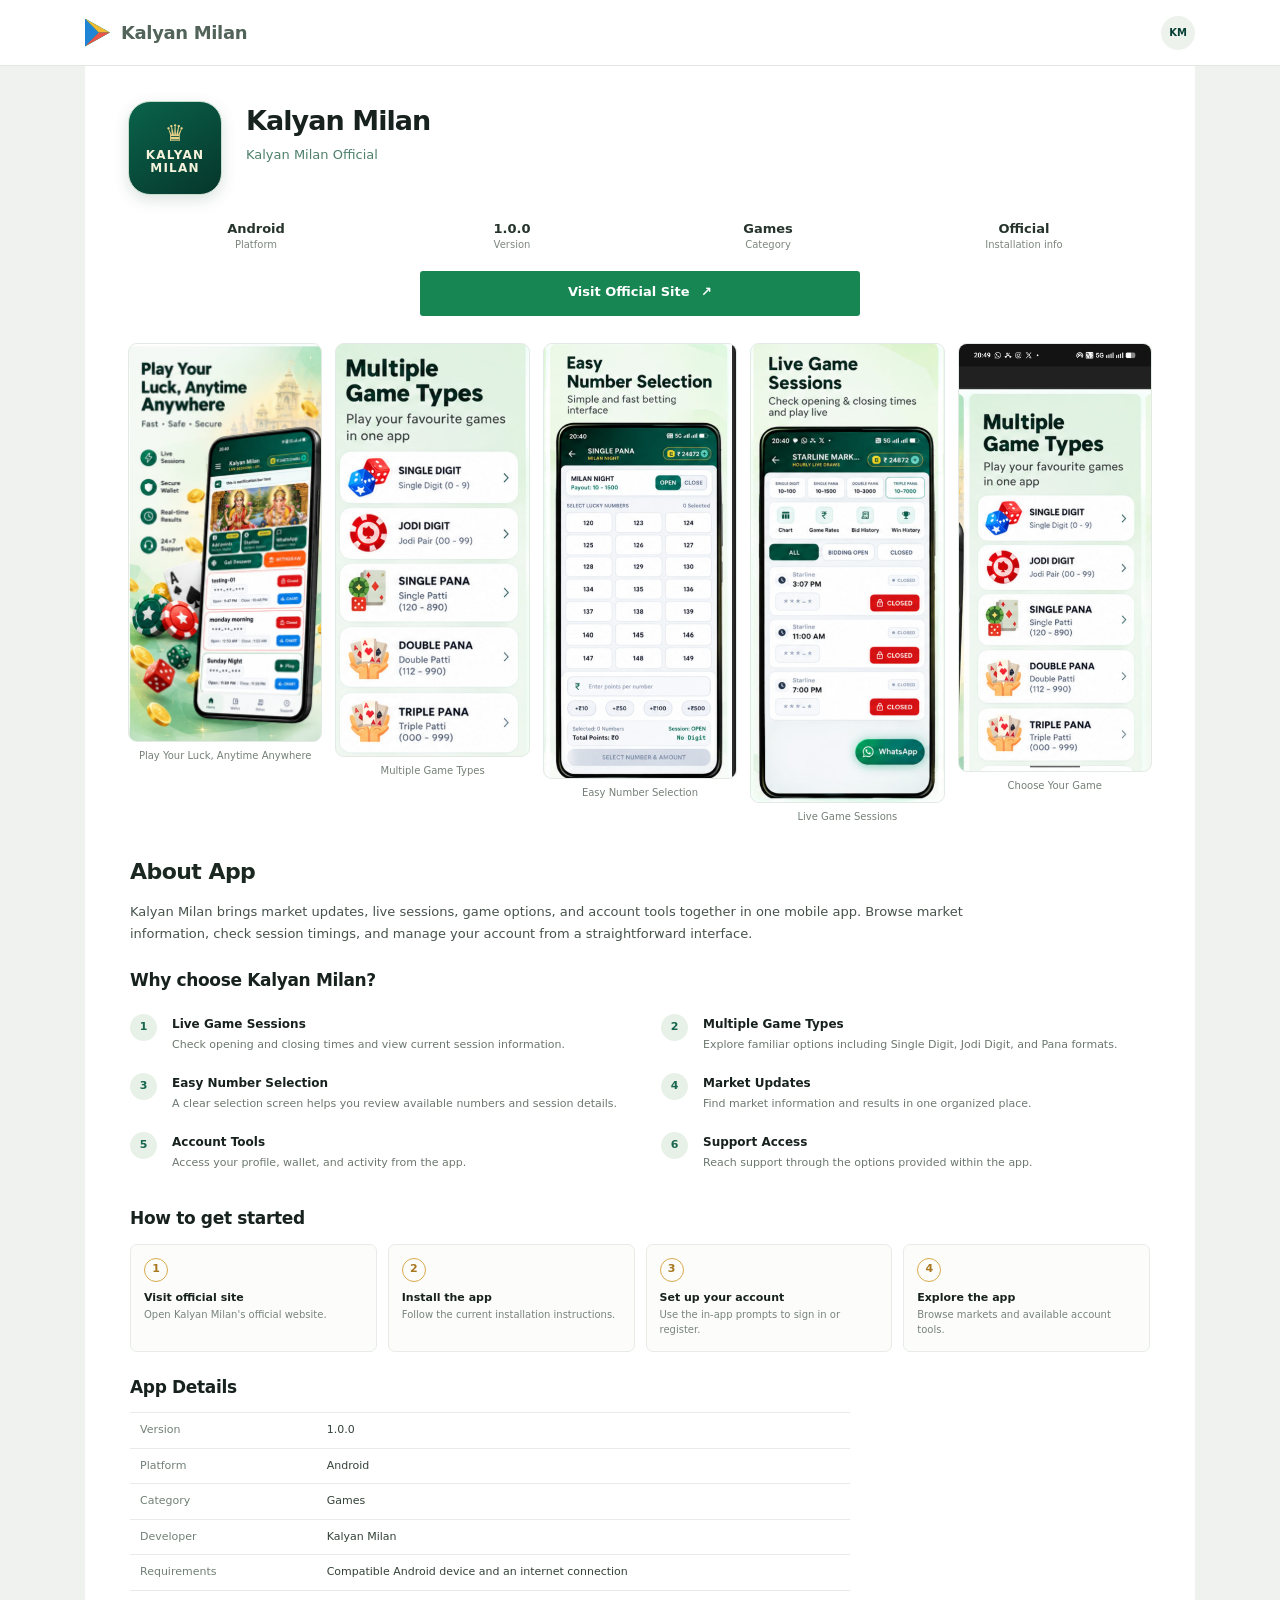
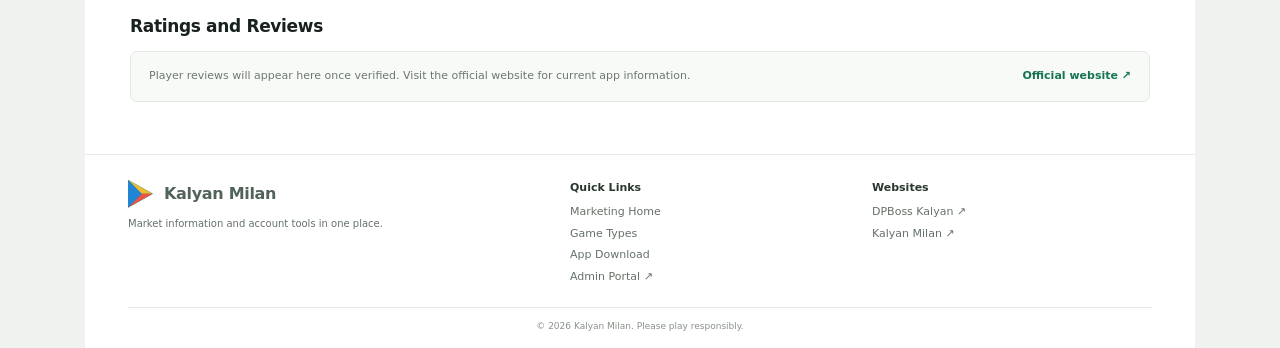
==== commit 761b4cb9: "update" ====
--- a/app-download.html
+++ b/app-download.html
@@ -42,7 +42,7 @@
       <div class="listing-review-note"><p>Player reviews will appear here once verified. Visit the official website for current app information.</p><a href="https://kalyanmilan.app" target="_blank" rel="noopener">Official website ↗</a></div>
     </section>
   </main>
-  <footer class="listing-footer"><div class="listing-footer-brand"><a class="play-brand" href="index.html"><span class="play-triangle"><i></i><b></b><em></em></span><span>Kalyan Milan</span></a><p>Market information and account tools in one place.</p></div><div><b>Quick Links</b><a href="index.html">Home</a><a href="index.html#features">Features</a><a href="index.html#getting-started">Getting Started</a><a href="#install">App Download</a></div><div><b>Visit Us</b><a href="https://kalyanmilan.app" target="_blank" rel="noopener">kalyanmilan.app ↗</a></div><small>© 2026 Kalyan Milan. Please play responsibly.</small></footer>
+  <footer class="listing-footer"><div class="listing-footer-brand"><a class="play-brand" href="index.html"><span class="play-triangle"><i></i><b></b><em></em></span><span>Kalyan Milan</span></a><p>Market information and account tools in one place.</p></div><div><b>Quick Links</b><a href="index.html">Marketing Home</a><a href="index.html#games">Game Types</a><a href="#install">App Download</a><a href="https://admin.dpbosskalyan.xyz/login" target="_blank" rel="noopener">Admin Portal ↗</a></div><div><b>Websites</b><a href="https://dpbosskalyan.xyz" target="_blank" rel="noopener">DPBoss Kalyan ↗</a><a href="https://kalyanmilan.app" target="_blank" rel="noopener">Kalyan Milan ↗</a></div><small>© 2026 Kalyan Milan. Please play responsibly.</small></footer>
   <script src="site.js"></script>
 </body>
 </html>
--- a/styles.css
+++ b/styles.css
@@ -10,3 +10,4 @@
 @media(max-width:900px){.reference-home .home-hero{padding-inline:5vw}.reference-hero-inner{grid-template-columns:1fr .8fr;gap:4vw}.reference-hero-copy h1{font-size:clamp(52px,7vw,72px)}.reference-hero-art{width:min(100%,350px)}.hero-image-frame{height:365px}.trust-strip{margin-inline:18px;padding-inline:10px}.trust-strip article{gap:8px}.trust-strip b{font-size:10px}.format-card{grid-template-columns:45px 1fr 15px;gap:9px;padding-inline:11px}.format-art{width:42px;height:42px}.market-feature-card{padding-inline:15px}.market-card-top{font-size:7px}.market-status{font-size:7px}.screens-section{padding-inline:25px}}
 @media(max-width:680px){.reference-header{height:66px;padding:0 21px}.reference-header .nav{top:66px}.reference-home .home-hero{min-height:auto;padding:103px 23px 22px}.reference-hero-inner{grid-template-columns:1fr;gap:25px;min-height:0}.reference-hero-copy{padding:14px 0 3px}.welcome-label{font-size:8px}.reference-hero-copy h1{font-size:clamp(54px,14vw,72px);margin:14px 0 7px}.reference-hero-copy h2{font-size:26px;margin-bottom:10px}.reference-hero-copy>p{font-size:12px;max-width:390px;line-height:1.65}.reference-actions{margin-top:18px;gap:16px}.reference-actions .button{min-height:43px;font-size:10px;padding-inline:13px}.hero-text-link{font-size:9px;gap:7px}.reference-hero-art{width:min(75vw,285px);justify-self:center}.hero-image-frame{height:355px}.hero-bottom-line{margin-top:24px;gap:9px;font-size:6px}.trust-strip{margin:0;grid-template-columns:1fr 1fr;padding:13px 15px;box-shadow:none}.trust-strip article{justify-content:flex-start;padding:9px 4px;border-right:0;min-height:55px}.trust-strip article:nth-child(odd){border-right:1px solid #e7ece5}.trust-strip article:nth-child(n+3){border-top:1px solid #e7ece5}.trust-icon{height:29px;width:29px;font-size:13px}.trust-strip b{font-size:9px}.trust-strip small{font-size:8px}.ticker-band{height:34px}.ticker-band>div{justify-content:flex-start;gap:19px;font-size:7px}.reference-section{padding:65px 22px}.reference-section-head{display:block;margin-bottom:23px}.reference-section-head h2{font-size:35px}.reference-section-head>p{font-size:10px;margin-top:10px;max-width:390px}.format-grid{grid-template-columns:1fr 1fr;gap:8px}.format-card{min-height:79px;grid-template-columns:35px 1fr 12px;gap:7px;padding:9px}.format-art{width:34px;height:34px;border-radius:11px;font-size:20px}.format-card h3{font-size:10px}.format-card p{font-size:8px}.format-arrow{font-size:12px}.rates-note{align-items:flex-start;padding:10px;gap:8px}.rates-note p{font-size:8px;line-height:1.5}.rates-note>a{font-size:8px}.markets-section{padding:62px 22px 34px}.markets-section .reference-section-head h2{font-size:34px}.market-card-grid{grid-template-columns:1fr;gap:9px}.market-feature-card{min-height:152px;padding:15px}.market-feature-card h3{font-size:23px;margin:15px 0 3px}.market-feature-card p{font-size:9px;margin-bottom:9px}.market-status,.market-card-top{font-size:7px}.market-disclaimer{text-align:left;font-size:8px}.sessions-section{grid-template-columns:1fr;gap:30px;padding-top:66px;padding-bottom:65px}.sessions-copy h2{font-size:40px}.sessions-image{width:min(70vw,270px)}.sessions-image img{height:330px}.sessions-copy ul{max-width:400px}.screens-section{padding:61px 0 45px}.screens-section-head{padding:0 22px;display:block;margin-bottom:18px}.screens-section-head h2{font-size:31px}.screens-section-head .text-link{margin-top:9px}.home-screens-rail{grid-template-columns:repeat(3,66vw);overflow-x:auto;padding:0 22px 8px;gap:10px}.home-screens-rail img{height:300px}.home-screens-rail figcaption{font-size:9px}.install-banner{grid-template-columns:1fr .55fr;gap:10px;padding:42px 22px;min-height:300px}.install-banner h2{font-size:39px}.install-banner-copy>p{font-size:9px}.install-banner .button{font-size:9px;padding:0 11px}.install-banner-image{height:218px;width:min(100%,150px);padding:6px}.image-badge{left:-22px;bottom:12px;padding:8px;font-size:7px}.faq-section{grid-template-columns:1fr;gap:25px;padding:62px 22px}.faq-heading h2{font-size:39px}.faq-heading>p{font-size:10px}.faq-list summary{font-size:10px;padding:14px 2px}.faq-list details p{font-size:9px;padding-bottom:14px}.final-download{padding:34px 22px;align-items:flex-start;flex-direction:column;gap:18px}.final-download h2{font-size:32px}.final-download .button{width:100%;justify-content:space-between}.reference-footer{padding-top:32px}.reference-footer .footer-bottom span:nth-child(2){text-align:left}}
 .ticker-track{justify-content:flex-start!important;gap:30px!important;width:max-content!important;min-width:0!important;padding-left:30px;animation:ticker-scroll 33s linear infinite}.ticker-band:hover .ticker-track{animation-play-state:paused}@keyframes ticker-scroll{to{transform:translateX(-50%)}}@media(prefers-reduced-motion:reduce){.ticker-track{animation:none}.ticker-track>[aria-hidden="true"]{display:none}}
+.reference-header .nav-admin{color:#afc9b8!important;font-size:10px;white-space:nowrap}.reference-header .nav-admin:hover{color:var(--lime)!important}@media(min-width:681px) and (max-width:850px){.reference-header .nav{gap:13px;font-size:10px}.reference-header .nav-download{padding:9px 11px;gap:8px}}
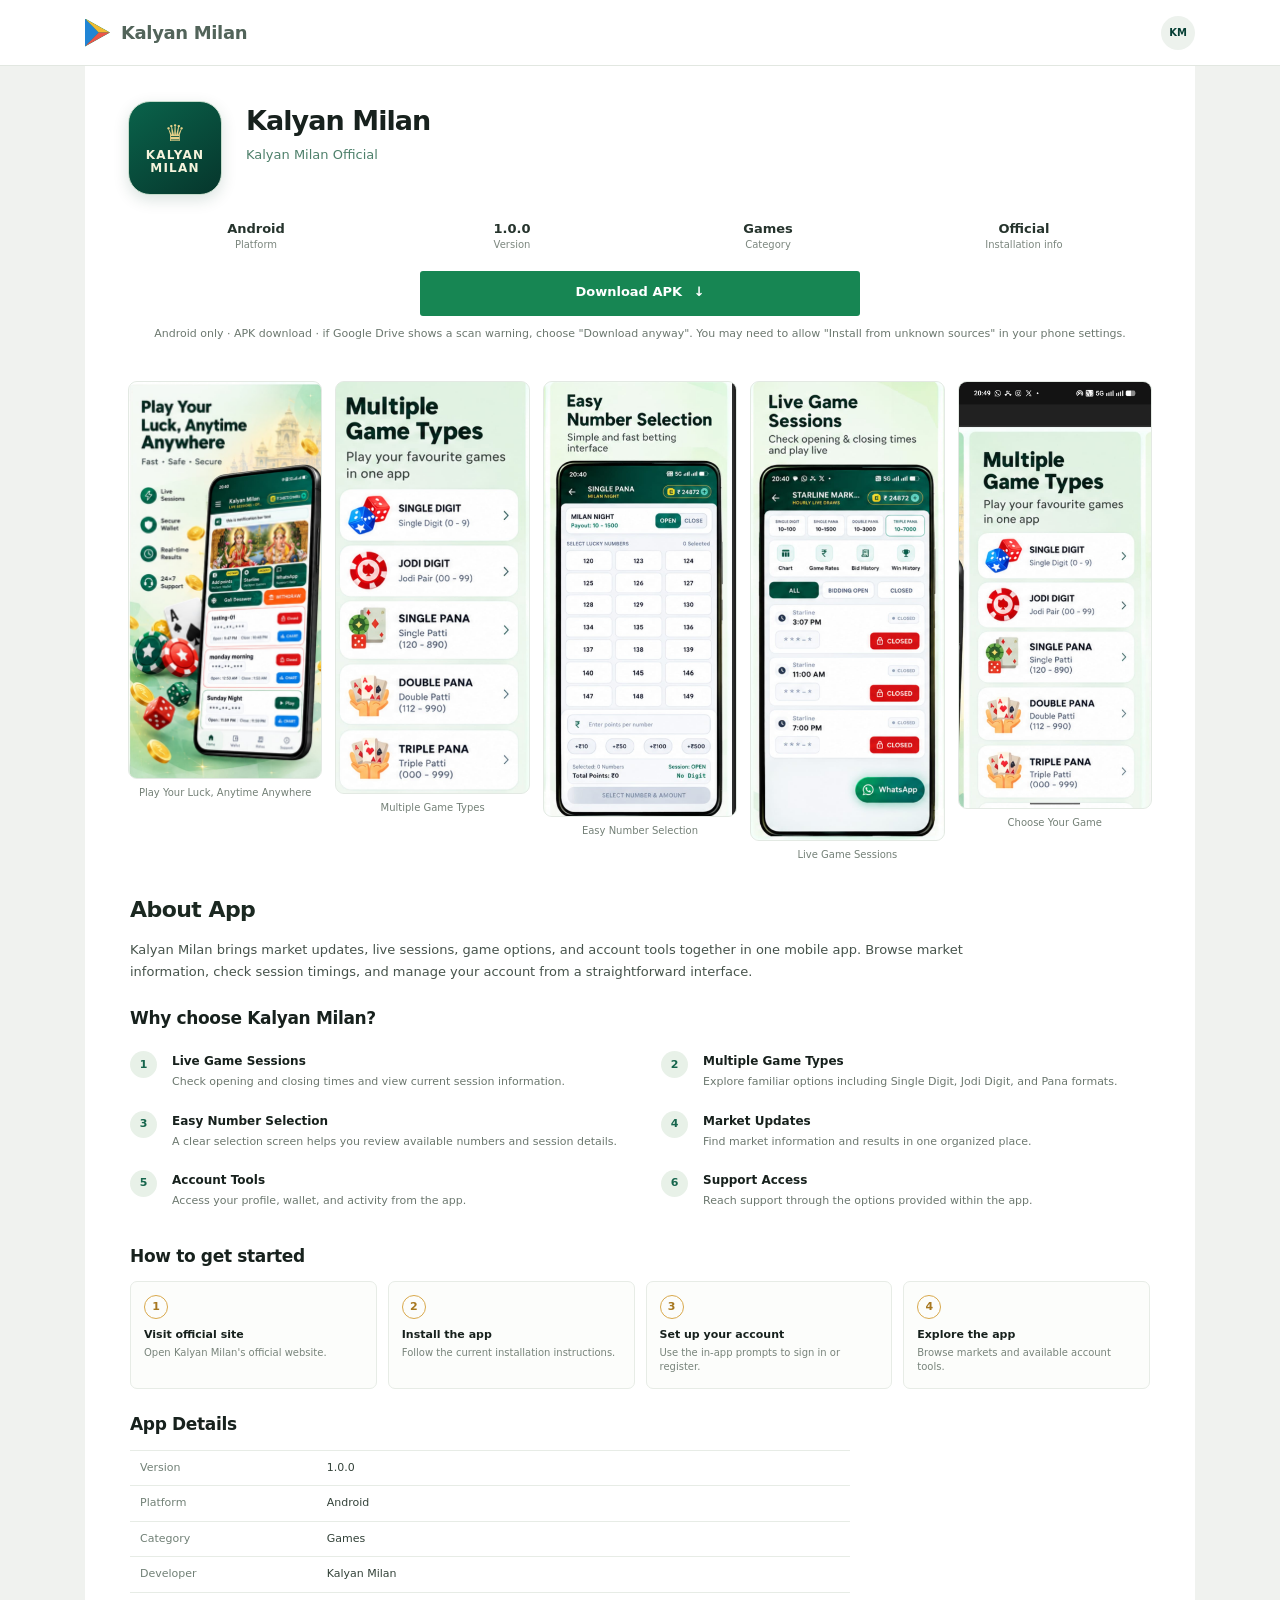
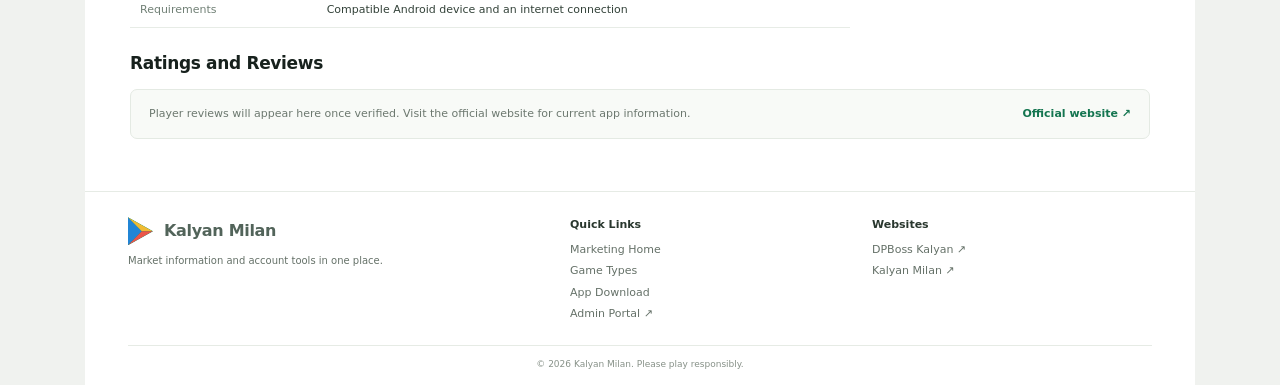
==== commit c516830d: "update" ====
--- a/app-download.html
+++ b/app-download.html
@@ -13,7 +13,8 @@
       <div class="listing-app-icon"><span>♛</span><b>KALYAN<br>MILAN</b></div>
       <div class="listing-title"><h1>Kalyan Milan</h1><a href="#about">Kalyan Milan Official</a></div>
       <div class="listing-metrics" aria-label="App information"><div><strong>Android</strong><small>Platform</small></div><div><strong>1.0.0</strong><small>Version</small></div><div><strong>Games</strong><small>Category</small></div><div><strong>Official</strong><small>Installation info</small></div></div>
-      <a class="listing-install" id="install" href="https://kalyanmilan.app" target="_blank" rel="noopener">Visit Official Site <span>↗</span></a>
+      <a class="listing-install" id="install" href="https://drive.google.com/uc?export=download&id=1hhmUmMMfiQfZ6ZlFvy8SfAjIq_GBUmy1" target="_blank" rel="noopener">Download APK <span>↓</span></a>
+      <p style="grid-column:1/-1;text-align:center;margin-top:10px;font-size:11px;color:#6c786f">Android only · APK download · if Google Drive shows a scan warning, choose "Download anyway". You may need to allow "Install from unknown sources" in your phone settings.</p>
     </section>
     <section class="screenshots" aria-label="Kalyan Milan app screenshots">
       <figure><img src="images/kalyan-milan-home.jpeg" alt="Kalyan Milan app home screen and market overview"><figcaption>Play Your Luck, Anytime Anywhere</figcaption></figure>
